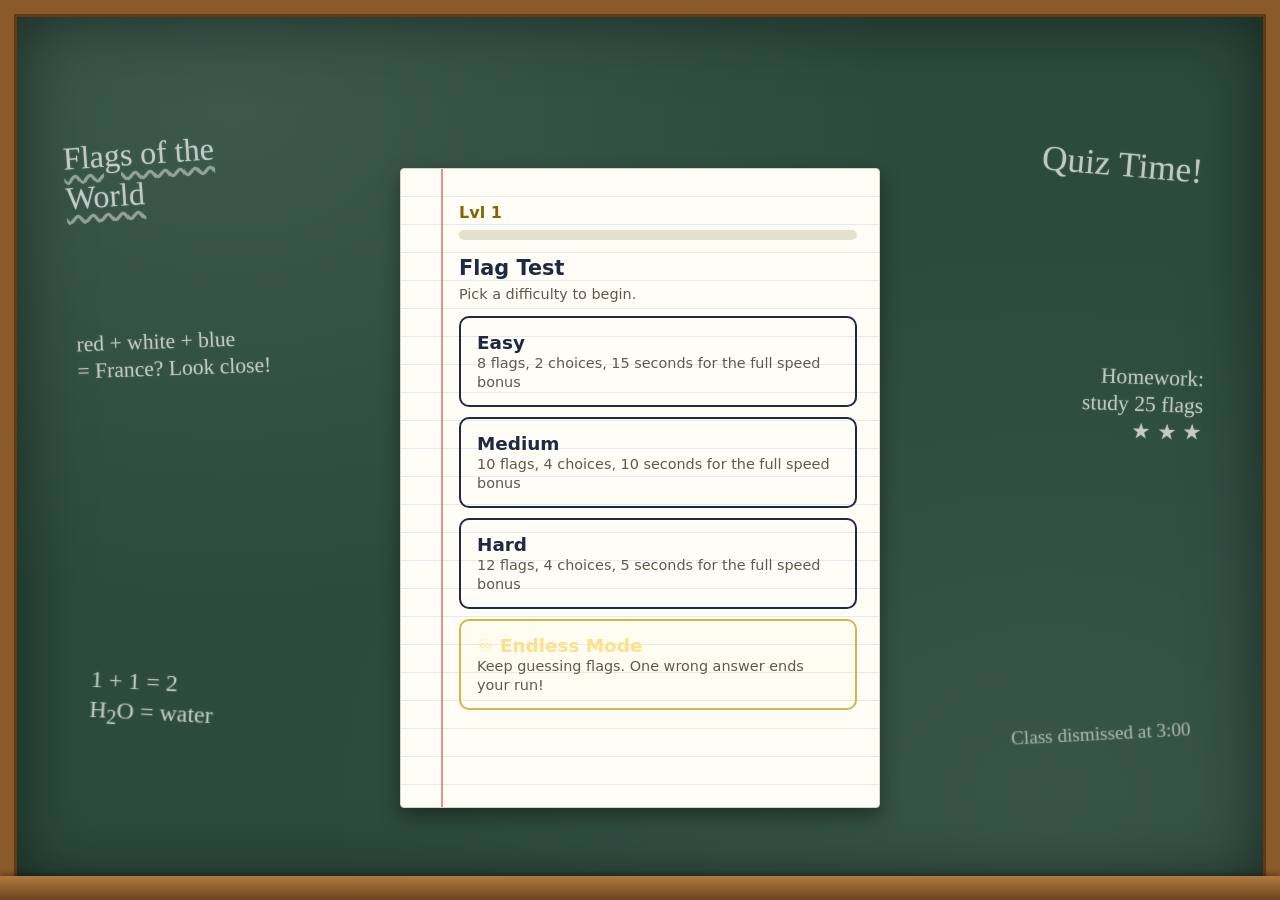
==== Project/index.html @ 86b905f2 "Project" ====
<!DOCTYPE html>
<html lang="en">
<head>
<meta charset="utf-8">
<meta name="viewport" content="width=device-width, initial-scale=1, viewport-fit=cover">
<title>Flag Quiz</title>
<link rel="stylesheet" href="style.css">
</head>
<body>
<div aria-hidden="true">
  <p class="w a">Flags of the World</p>
  <p class="w b">red + white + blue<br>= France? Look close!</p>
  <p class="w c">1 + 1 = 2<br>H<sub>2</sub>O = water</p>
  <p class="w d">Quiz Time!</p>
  <p class="w e">Homework:<br>study 25 flags<br>★ ★ ★</p>
  <p class="w f">Class dismissed at 3:00</p>
</div>
<main id="app" aria-live="polite"></main>
<script src="script.js"></script>
</body>
</html>
---- Project/style.css ----
/* =========================================================
   FLAG QUIZ STYLES
   1. Page (chalkboard)   2. Chalk writing   3. Test paper
   4. Menu                5. Question screen  6. Answer buttons
   7. Results screen
   ========================================================= */


/* ---------- 1. Page: the chalkboard ---------- */

* {
  box-sizing: border-box;
}

html {
  scroll-padding-top: env(safe-area-inset-top, 0px);
}

:root {
  padding-top: env(safe-area-inset-top, 0px);
  padding-bottom: env(safe-area-inset-bottom, 0px);
}

body {
  margin: 0;
  min-height: 100vh;
  padding: 48px 28px 52px;
  display: grid;
  place-items: center;
  font-family: "Trebuchet MS", "Segoe UI", system-ui, sans-serif;
  background:
    radial-gradient(ellipse at 18% 12%, rgba(255, 255, 255, 0.08), transparent 45%),
    radial-gradient(ellipse at 82% 88%, rgba(255, 255, 255, 0.06), transparent 50%),
    #2c4a3e;
}

/* Wooden frame around the board */
body::before {
  content: "";
  position: fixed;
  inset: 0;
  z-index: 0;
  pointer-events: none;
  border: 14px solid #8b5a2b;
  box-shadow:
    inset 0 0 0 3px #5e3a17,
    inset 0 0 70px rgba(0, 0, 0, 0.5);
}

/* Chalk ledge along the bottom */
body::after {
  content: "";
  position: fixed;
  left: 0;
  right: 0;
  bottom: 0;
  height: 24px;
  z-index: 0;
  pointer-events: none;
  background: linear-gradient(#b07a3d, #6e4520);
  box-shadow: 0 -2px 6px rgba(0, 0, 0, 0.35);
}


/* ---------- 2. Chalk writing on the board ---------- */

.w {
  position: fixed;
  z-index: 0;
  max-width: 220px;
  pointer-events: none;
  line-height: 1.25;
  color: rgba(255, 255, 255, 0.62);
  text-shadow: 0 0 2px rgba(255, 255, 255, 0.25);
  font-family: "Bradley Hand", "Segoe Print", "Comic Sans MS", "Chalkboard SE", cursive;
}

/* Each line has its own spot, size and tilt */
.w.a {
  top: 11%;
  left: 5%;
  font-size: 2rem;
  transform: rotate(-4deg);
  text-decoration: underline wavy rgba(255, 255, 255, 0.4);
  text-underline-offset: 6px;
}
.w.b { top: 34%;    left: 6%;   font-size: 1.35rem; transform: rotate(-2deg); }
.w.c { bottom: 16%; left: 7%;   font-size: 1.5rem;  transform: rotate(3deg); }
.w.d { top: 12%;    right: 6%;  font-size: 2.2rem;  transform: rotate(5deg); }
.w.e { top: 38%;    right: 6%;  font-size: 1.35rem; transform: rotate(2deg); text-align: right; }
.w.f { bottom: 15%; right: 7%;  font-size: 1.2rem;  transform: rotate(-3deg); opacity: 0.8; }

/* Hide the chalk writing on narrow screens so it doesn't sit under the paper */
@media (max-width: 999px) {
  .w { display: none; }
}


/* ---------- 3. The test paper ---------- */

main {
  position: relative;
  z-index: 1;
  width: 100%;
  max-width: 480px;
  min-height: 640px;
  padding: 34px 22px 34px 58px;       /* extra left padding leaves room for the red margin line */
  display: flex;
  flex-direction: column;
  justify-content: flex-start;
  border: 1px solid #d9d2c0;
  border-radius: 4px;
  box-shadow: 0 8px 20px rgba(0, 0, 0, 0.4);

  /* Colors used everywhere inside the paper */
  --paper: #fffdf5;
  --ink: #1d2a44;
  --muted: #5d5a50;
  --line: #cfc8b4;
  --accent: #0b5fa5;
  --good: #1c7c4a;
  --good-bg: #dff3e7;
  --bad: #b3362b;

  color: var(--ink);
  background-color: var(--paper);
  background-image:
    /* red margin line */
    linear-gradient(90deg, transparent 40px, rgba(210, 60, 60, 0.55) 40px, rgba(210, 60, 60, 0.55) 42px, transparent 42px),
    /* blue ruled lines */
    repeating-linear-gradient(transparent 0 27px, rgba(80, 130, 200, 0.16) 27px 28px);
}

header {
  display: flex;
  justify-content: space-between;
  align-items: baseline;
  gap: 12px;
  margin-bottom: 6px;
}

h1 {
  margin: 0;
  font-size: 1.3rem;
}

.sub {
  margin: 0 0 14px;
  font-size: 0.9rem;
  color: var(--muted);
}

button {
  font: inherit;
  color: inherit;
  cursor: pointer;
}

button:focus-visible {
  outline: 3px solid var(--ink);
  outline-offset: 2px;
}


/* ---------- 4. Menu: difficulty buttons ---------- */

.lvl {
  display: block;
  width: 100%;
  margin-bottom: 10px;
  padding: 14px 16px;
  text-align: left;
  border: 2px solid var(--ink);
  border-radius: 10px;
  background: transparent;
}

.lvl:hover {
  background: rgba(31, 111, 209, 0.1);
}

.lvl b {
  display: block;
  font-size: 1.15rem;
}

.lvl span {
  font-size: 0.9rem;
  color: var(--muted);
}


/* ---------- 5. Question screen ---------- */

/* Streak badge in the top-left corner of the paper */
.streak {
  position: absolute;
  top: -22px;
  left: 14px;
  display: inline-flex;
  align-items: center;
  gap: 6px;
  padding: 6px 18px 6px 12px;
  font-size: 1.35rem;
  font-weight: 700;
  font-variant-numeric: tabular-nums;
  border: 2px solid var(--line);
  border-radius: 999px;
  background: var(--paper);
  transition: color 0.25s, border-color 0.25s;
}

.streak svg {
  display: block;
}

/* The badge color changes with the streak (tier 3 is unused) */
.streak[data-tier="1"] { color: var(--accent); border-color: var(--accent); }   /* 1-2: blue   */
.streak[data-tier="2"] { color: #e08a00;       border-color: #e08a00; }         /* 3-6: orange */
.streak[data-tier="4"] { color: #a855f7;       border-color: #a855f7; }         /* 7-9: purple */
.streak[data-tier="5"] {                                                         /* 10: gold    */
  color: #d4a000;
  border-color: #d4a000;
  background: var(--good-bg);
}

.score {
  font-weight: 700;
  font-variant-numeric: tabular-nums;
  color: var(--accent);
}

/* Progress bar */
.bar {
  height: 6px;
  margin-bottom: 18px;
  overflow: hidden;
  border-radius: 3px;
  background: var(--line);
}

.bar i {
  display: block;
  width: 0;
  height: 100%;
  background: var(--accent);
  transition: width 0.3s;
}

/* The flag image */
.flag {
  margin: 6px 0 14px;
}

.flag img {
  display: block;
  width: min(250px, 72%);
  aspect-ratio: 3 / 2;
  margin: 0 auto;
  border: 1px solid var(--line);
  border-radius: 4px;
  background: #fff;
}

.q {
  margin: 0 0 16px;
  text-align: center;
  font-weight: 700;
}

/* "Correct!" / "Not quite" message */
.msg {
  min-height: 1.5em;
  margin: 14px 0 8px;
  text-align: center;
  font-weight: 700;
}

/* "Next flag" and "Play again" button */
.next {
  display: block;
  width: 100%;
  padding: 12px;
  border: 0;
  border-radius: 10px;
  font-weight: 700;
  color: #fff;
  background: var(--accent);
}

.next[hidden] {
  display: none;
}


/* ---------- 6. Answer buttons (2 x 2 grid) ---------- */

.opts {
  display: grid;
  grid-template-columns: 1fr 1fr;
  gap: 10px;
}

.opt {
  min-height: 68px;
  padding: 14px 16px;
  text-align: center;
  font-weight: 700;
  color: #fff;
  border: 2px solid transparent;
  border-radius: 10px;
  background: #d93a2f;                  /* red (1st button) */
}
.opt:nth-child(2) { background: #f5c400; color: #1b1b1b; }   /* yellow */
.opt:nth-child(3) { background: #1f6fd1; }                   /* blue   */
.opt:nth-child(4) { background: #1f9d55; }                   /* green  */

.opt:hover:not(:disabled) {
  filter: brightness(1.1);
}

/* After answering: fade the others, mark the right and wrong ones */
.opt:disabled {
  cursor: default;
}

.opt:disabled:not(.good):not(.bad) {
  opacity: 0.4;
}

.opt.good {
  outline: 4px solid var(--ink);
  outline-offset: 2px;
}
.opt.good::before {
  content: "\2713  ";                   /* check mark */
}

.opt.bad {
  outline: 4px dashed var(--ink);
  outline-offset: 2px;
}
.opt.bad::before {
  content: "\2715  ";                   /* cross mark */
}


/* ---------- 7. Results screen ---------- */

.final {
  text-align: center;
}

/* Score written in red pen and circled */
.final .big {
  display: inline-block;
  margin: 10px 0 14px;
  padding: 4px 26px;
  font-family: "Bradley Hand", "Segoe Print", "Comic Sans MS", cursive;
  font-size: 3rem;
  font-weight: 700;
  color: #c8281e;
  border: 3px solid #c8281e;
  border-radius: 50%;
  transform: rotate(-6deg);
}

/* Points breakdown table */
.sum {
  width: 100%;
  margin: 10px 0 14px;
  border-collapse: collapse;
  text-align: left;
}

.sum td {
  padding: 8px 4px;
  border-bottom: 1px solid var(--line);
}

.sum td:last-child {
  text-align: right;
  font-variant-numeric: tabular-nums;
}

.sum .tot td {
  font-weight: 700;
  border-top: 2px solid var(--ink);
  border-bottom: 0;
}

/* ---------- Endless mode ---------- */
.endless-choice {
  border-color: #d8b34a;
  background: rgba(255, 248, 220, 0.13);
}
.endless-choice b {
  color: #ffe08a;
}
.endless-choice:hover {
  background: rgba(255, 248, 220, 0.22);
}
.endless-note {
  margin: 12px 0;
  text-align: center;
  color: #ffe08a;
  font-weight: 700;
}


/* ---------- Compact level display ---------- */
.player-card {
  margin: 0 0 16px;
  padding: 0;
  border: 0;
  border-radius: 0;
  background: transparent;
}
.player-top {
  font-weight: 800;
  color: #8a6100;
}
.xp-track {
  height: 10px;
  margin-top: 8px;
  overflow: hidden;
  border-radius: 99px;
  background: #e5dfce;
}
.xp-track i {
  display: block;
  height: 100%;
  border-radius: inherit;
  background: linear-gradient(90deg, #e6b83f, #f4d36c);
  transition: width .3s ease;
}
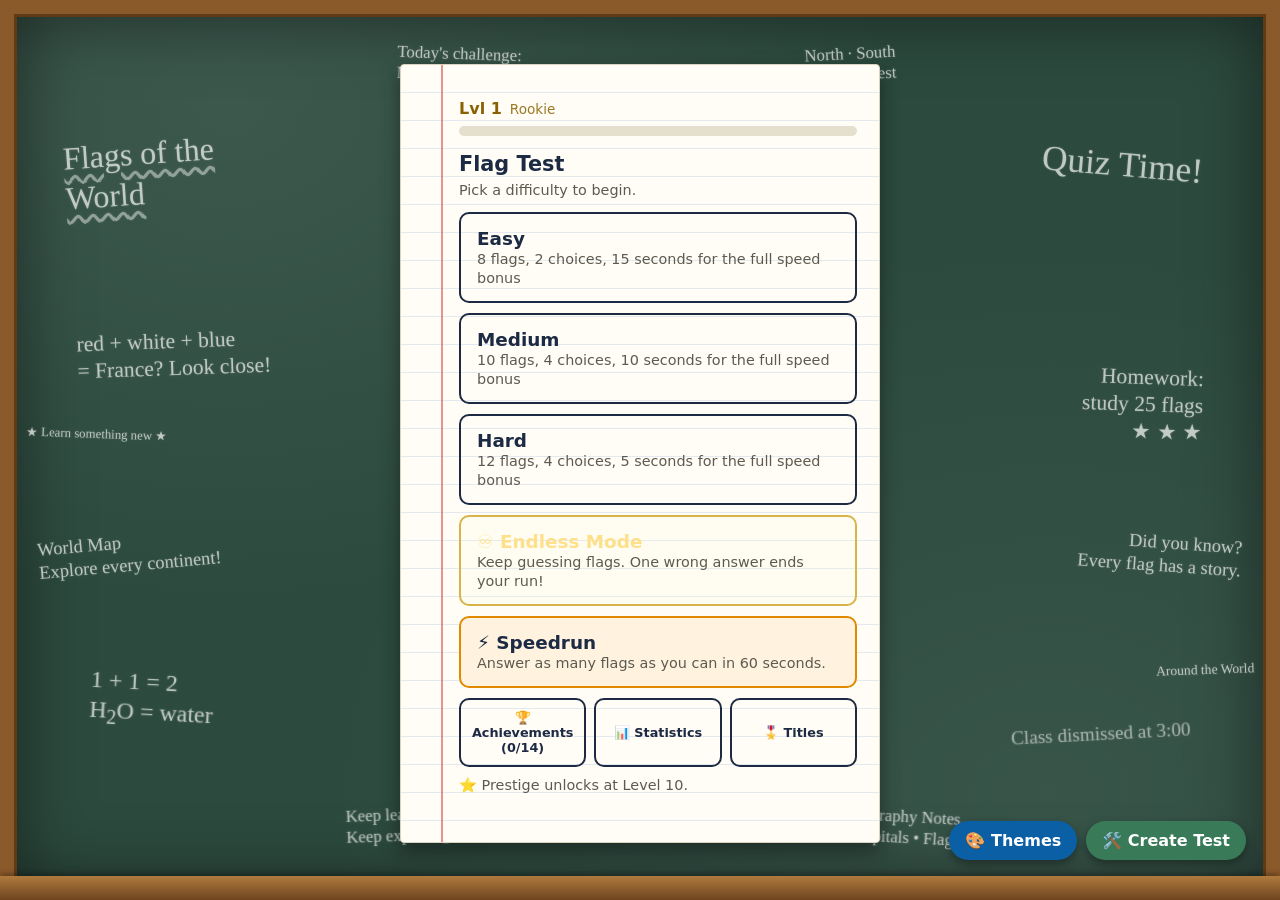
==== commit 3fde373d: "Project" ====
--- a/Project/index.html
+++ b/Project/index.html
@@ -3,7 +3,7 @@
 <head>
 <meta charset="utf-8">
 <meta name="viewport" content="width=device-width, initial-scale=1, viewport-fit=cover">
-<title>Flag Quiz</title>
+<title>Guess the Flag</title>
 <link rel="stylesheet" href="style.css">
 </head>
 <body>
@@ -14,6 +14,14 @@
   <p class="w d">Quiz Time!</p>
   <p class="w e">Homework:<br>study 25 flags<br>★ ★ ★</p>
   <p class="w f">Class dismissed at 3:00</p>
+  <p class="w g">World Map<br>Explore every continent!</p>
+  <p class="w h">Did you know?<br>Every flag has a story.</p>
+  <p class="w i">Today's challenge:<br>Name 10 flags!</p>
+  <p class="w j">North · South<br>East · West</p>
+  <p class="w k">Keep learning!<br>Keep exploring!</p>
+  <p class="w l">Geography Notes<br>Countries • Capitals • Flags</p>
+  <p class="w m">★ Learn something new ★</p>
+  <p class="w n">Around the World</p>
 </div>
 <main id="app" aria-live="polite"></main>
 <script src="script.js"></script>
--- a/Project/style.css
+++ b/Project/style.css
@@ -31,7 +31,7 @@
   background:
     radial-gradient(ellipse at 18% 12%, rgba(255, 255, 255, 0.08), transparent 45%),
     radial-gradient(ellipse at 82% 88%, rgba(255, 255, 255, 0.06), transparent 50%),
-    #2c4a3e;
+    var(--board, #2c4a3e);
 }
 
 /* Wooden frame around the board */
@@ -89,6 +89,14 @@
 .w.d { top: 12%;    right: 6%;  font-size: 2.2rem;  transform: rotate(5deg); }
 .w.e { top: 38%;    right: 6%;  font-size: 1.35rem; transform: rotate(2deg); text-align: right; }
 .w.f { bottom: 15%; right: 7%;  font-size: 1.2rem;  transform: rotate(-3deg); opacity: 0.8; }
+.w.g { top: 57%; left: 3%; font-size: 1.15rem; transform: rotate(-5deg); }
+.w.h { top: 57%; right: 3%; font-size: 1.15rem; transform: rotate(4deg); text-align: right; }
+.w.i { top: 3%; left: 31%; font-size: 1.05rem; transform: rotate(2deg); }
+.w.j { top: 3%; right: 30%; font-size: 1.05rem; transform: rotate(-3deg); text-align: right; }
+.w.k { bottom: 4%; left: 27%; font-size: 1.05rem; transform: rotate(-2deg); }
+.w.l { bottom: 4%; right: 25%; font-size: 1.05rem; transform: rotate(3deg); text-align: right; }
+.w.m { top: 46%; left: 2%; max-width: 150px; font-size: 0.8rem; line-height: 1.2; transform: rotate(2deg); }
+.w.n { top: 72%; right: 2%; max-width: 165px; font-size: 0.85rem; line-height: 1.2; transform: rotate(-2deg); text-align: right; }
 
 /* Hide the chalk writing on narrow screens so it doesn't sit under the paper */
 @media (max-width: 999px) {
@@ -113,11 +121,11 @@
   box-shadow: 0 8px 20px rgba(0, 0, 0, 0.4);
 
   /* Colors used everywhere inside the paper */
-  --paper: #fffdf5;
+  --paper: var(--theme-paper, #fffdf5);
   --ink: #1d2a44;
   --muted: #5d5a50;
   --line: #cfc8b4;
-  --accent: #0b5fa5;
+  --accent: var(--theme-accent, #0b5fa5);
   --good: #1c7c4a;
   --good-bg: #dff3e7;
   --bad: #b3362b;
@@ -434,3 +442,366 @@
   background: linear-gradient(90deg, #e6b83f, #f4d36c);
   transition: width .3s ease;
 }
+
+
+/* ---------- Hints, flag facts and achievements ---------- */
+
+.hints {
+  display: flex;
+  flex-wrap: wrap;
+  gap: 8px;
+  margin-top: 12px;
+}
+
+.hint-btn {
+  flex: 1;
+  padding: 8px 10px;
+  font-size: 0.85rem;
+  font-weight: 700;
+  border: 2px dashed var(--ink);
+  border-radius: 999px;
+  background: transparent;
+}
+.hint-btn:hover:not(:disabled) { background: rgba(31, 111, 209, 0.1); }
+.hint-btn:disabled { opacity: 0.45; cursor: default; }
+
+.hint-text {
+  min-height: 1.3em;
+  margin: 8px 0 0;
+  text-align: center;
+  font-weight: 700;
+  color: var(--accent);
+}
+.hint-text span { margin: 0 8px; }
+
+.fact {
+  margin: 8px 0;
+  padding: 10px 12px;
+  font-size: 0.9rem;
+  border-left: 4px solid var(--accent);
+  border-radius: 4px;
+  background: rgba(31, 111, 209, 0.08);
+}
+
+.toast {
+  margin: 6px 0;
+  padding: 8px 12px;
+  font-size: 0.9rem;
+  text-align: center;
+  border: 2px solid #d4a000;
+  border-radius: 10px;
+  background: #fff6d6;
+}
+
+.ach-btn {
+  display: block;
+  width: 100%;
+  margin-bottom: 10px;
+  padding: 14px 16px;
+  font-weight: 700;
+  text-align: left;
+  border: 2px solid #d4a000;
+  border-radius: 10px;
+  background: #fff6d6;
+}
+
+.ach-list {
+  margin: 0 0 14px;
+  padding: 0;
+  list-style: none;
+}
+.ach {
+  display: flex;
+  gap: 10px;
+  align-items: center;
+  padding: 8px 0;
+  border-bottom: 1px solid var(--line);
+  opacity: 0.55;
+}
+.ach.done { opacity: 1; }
+.ach-icon { font-size: 1.4rem; }
+.ach b { display: block; }
+.ach span:not(.ach-icon) { font-size: 0.85rem; color: var(--muted); }
+
+.new-ach {
+  margin: 10px 0;
+  padding: 8px 12px;
+  text-align: left;
+  border: 2px solid #d4a000;
+  border-radius: 10px;
+  background: #fff6d6;
+}
+.new-ach ul { margin: 6px 0 0; padding-left: 18px; }
+
+
+/* ---------- Themes, level-up animation and prestige ---------- */
+
+.ach-btn.alt { border-color: var(--accent); background: rgba(31, 111, 209, 0.08); }
+.ach-btn.prestige-btn { border-color: #a855f7; background: #f3e8ff; }
+
+.prestige-badge {
+  display: inline-block;
+  margin-left: 8px;
+  padding: 1px 9px;
+  font-size: 0.8rem;
+  font-weight: 700;
+  color: #fff;
+  border-radius: 999px;
+  background: #b8733a;
+}
+.prestige-badge[data-tier="2"] { background: #8a97a6; }
+.prestige-badge[data-tier="3"] { background: #d4a000; }
+.prestige-badge[data-tier="4"] { background: #a855f7; box-shadow: 0 0 8px #a855f7; }
+
+.prestige-next { margin: 0 0 14px; text-align: center; }
+
+.theme-grid { display: grid; grid-template-columns: 1fr 1fr; gap: 10px; margin-bottom: 14px; }
+.theme-card {
+  padding: 8px;
+  text-align: center;
+  border: 2px solid var(--line);
+  border-radius: 10px;
+  background: transparent;
+}
+.theme-card.selected { border-color: var(--accent); box-shadow: 0 0 0 2px var(--accent); }
+.theme-card:disabled { opacity: 0.5; cursor: default; }
+.theme-card b { display: block; font-size: 0.9rem; }
+.theme-card > span:last-child { font-size: 0.75rem; color: var(--muted); }
+.swatch { display: block; position: relative; height: 46px; margin-bottom: 6px; border-radius: 6px; }
+.swatch i { position: absolute; inset: 8px 30%; border-radius: 3px; }
+
+/* Level-up / prestige celebration */
+.levelup {
+  position: fixed;
+  inset: 0;
+  z-index: 100;
+  display: grid;
+  place-items: center;
+  cursor: pointer;
+  background: rgba(0, 0, 0, 0.55);
+  animation: fade-in 0.25s ease-out;
+}
+.levelup-card {
+  position: relative;
+  padding: 0 24px;
+  text-align: center;
+  color: #fff;
+  animation: pop-in 0.6s cubic-bezier(0.2, 1.4, 0.4, 1);
+}
+.levelup-ring {
+  display: grid;
+  place-items: center;
+  width: 150px;
+  height: 150px;
+  margin: 0 auto 12px;
+  font-size: 4rem;
+  font-weight: 700;
+  color: #4a3000;
+  border-radius: 50%;
+  background: radial-gradient(circle, #ffe27a, #e6a800);
+  animation: ring-glow 1.2s ease-in-out infinite alternate;
+}
+.levelup-card h2 { margin: 0 0 6px; font-size: 2rem; letter-spacing: 0.08em; text-shadow: 0 2px 8px rgba(0, 0, 0, 0.6); }
+.levelup-card p { margin: 4px 0; font-weight: 700; }
+.sparks i {
+  position: absolute;
+  left: 50%;
+  top: 75px;
+  width: 10px;
+  height: 10px;
+  margin: -5px;
+  border-radius: 50%;
+  background: #ffd34d;
+  transform: rotate(var(--angle)) translateY(0);
+  animation: spark 1.1s ease-out forwards;
+}
+@keyframes spark { to { transform: rotate(var(--angle)) translateY(-150px); opacity: 0; } }
+@keyframes pop-in { from { transform: scale(0.2); opacity: 0; } to { transform: scale(1); opacity: 1; } }
+@keyframes fade-in { from { opacity: 0; } to { opacity: 1; } }
+@keyframes ring-glow {
+  from { box-shadow: 0 0 20px rgba(255, 210, 70, 0.6); }
+  to   { box-shadow: 0 0 60px rgba(255, 230, 120, 1); }
+}
+@media (prefers-reduced-motion: reduce) {
+  .levelup * { animation: none !important; }
+}
+
+
+/* ---------- Speedrun, transitions, statistics and titles ---------- */
+
+/* Smooth transition between screens and questions */
+main.enter > * { animation: screen-in 0.25s ease-out backwards; }
+@keyframes screen-in { from { opacity: 0; transform: translateY(10px); } }
+.opt { transition: filter 0.15s, opacity 0.25s; }
+@media (prefers-reduced-motion: reduce) { main.enter > * { animation: none; } }
+
+/* Themes button: floats in the bottom corner, no border */
+.corner-actions {
+  position: fixed;
+  right: 34px;
+  bottom: 40px;
+  z-index: 5;
+  display: flex;
+  gap: 9px;
+}
+.themes-corner,
+.custom-corner {
+  padding: 10px 16px;
+  font-weight: 700;
+  color: #fff;
+  border: none;
+  border-radius: 999px;
+  background: var(--accent);
+  box-shadow: 0 4px 10px rgba(0, 0, 0, 0.35);
+}
+.custom-corner { background: #397b58; }
+@media (max-width: 520px) {
+  .corner-actions { right: 18px; bottom: 32px; gap: 6px; }
+  .themes-corner, .custom-corner { padding: 9px 12px; font-size: 0.85rem; }
+}
+
+.speedrun-choice { border-color: #e08a00; background: #fff3e0; }
+
+.menu-row { display: flex; gap: 8px; margin-bottom: 10px; }
+.mini {
+  flex: 1;
+  padding: 10px 6px;
+  font-size: 0.8rem;
+  font-weight: 700;
+  border: 2px solid var(--ink);
+  border-radius: 10px;
+  background: transparent;
+}
+.mini:hover { background: rgba(31, 111, 209, 0.1); }
+
+.hints[hidden] { display: none; }
+
+/* Speedrun countdown */
+.timer {
+  position: relative;
+  height: 22px;
+  margin-bottom: 18px;
+  overflow: hidden;
+  border-radius: 11px;
+  background: var(--line);
+}
+.timer i {
+  display: block;
+  height: 100%;
+  background: linear-gradient(90deg, #e08a00, #f4b400);
+  transition: width 0.1s linear;
+}
+.timer span {
+  position: absolute;
+  inset: 0;
+  display: grid;
+  place-items: center;
+  font-size: 0.85rem;
+  font-weight: 700;
+}
+
+.record { margin: 8px 0; text-align: center; font-weight: 700; color: #b07a00; }
+.stat-title { margin: 14px 0 0; font-size: 1rem; }
+
+.player-title { margin-left: 8px; font-size: 0.85rem; font-weight: 400; opacity: 0.85; }
+
+.title-list { display: grid; gap: 6px; margin-bottom: 12px; }
+.title-row {
+  display: flex;
+  justify-content: space-between;
+  align-items: center;
+  width: 100%;
+  padding: 8px 12px;
+  border: 2px solid var(--line);
+  border-radius: 10px;
+  background: transparent;
+}
+.title-row span { font-size: 0.8rem; color: var(--muted); }
+.title-row.selected { border-color: var(--accent); box-shadow: 0 0 0 2px var(--accent); }
+.title-row:disabled { opacity: 0.5; cursor: default; }
+
+.custom-title { display: block; margin-bottom: 8px; font-size: 0.9rem; font-weight: 700; }
+.custom-title input {
+  display: block;
+  width: 100%;
+  margin-top: 4px;
+  padding: 8px 10px;
+  font: inherit;
+  border: 2px solid var(--line);
+  border-radius: 8px;
+  background: #fff;
+}
+
+
+/* ---------- Streak record and scrolling lists ---------- */
+.streak small { margin-left: 4px; font-size: 0.65rem; font-weight: 400; opacity: 0.85; }
+
+/* Long lists scroll inside the paper so the paper never grows taller than the screen */
+.scroll-area {
+  max-height: max(180px, min(420px, calc(100vh - 340px)));
+  overflow-y: auto;
+  padding-right: 6px;
+}
+
+
+/* Film, logo and custom test screens */
+.special-clue {
+  margin: 24px auto;
+  min-height: 150px;
+  display: grid;
+  place-items: center;
+  text-align: center;
+  font-size: clamp(2.5rem, 9vw, 5rem);
+  font-weight: 900;
+  letter-spacing: 2px;
+  background: var(--paper);
+  color: var(--ink, #222);
+  border-radius: 14px;
+  padding: 24px;
+  box-shadow: 0 5px 0 rgba(0,0,0,.15);
+}
+.custom-flags {
+  max-height: 340px;
+  overflow-y: auto;
+  display: grid;
+  grid-template-columns: repeat(auto-fit, minmax(145px, 1fr));
+  gap: 8px;
+  margin: 16px 0;
+  padding: 12px;
+  background: rgba(255,255,255,.08);
+  border-radius: 12px;
+}
+.custom-flags label {
+  display: flex;
+  align-items: center;
+  gap: 7px;
+  padding: 7px;
+  border-radius: 7px;
+  background: rgba(255,255,255,.08);
+}
+.custom-flags input { accent-color: var(--accent); }
+.custom-flag { width: min(70%, 260px); height: auto; border-radius: 6px; }
+
+
+/* Extra controls for the custom quiz builder */
+main:has(.builder-pick-row) {
+  min-height: 0;
+  max-height: calc(100vh - 100px);
+  overflow-y: auto;
+  overflow-x: hidden;
+  scrollbar-gutter: stable;
+}
+.builder-label { display:block; min-width:0; margin:12px 0; text-align:left; font-weight:700; }
+.builder-input { display:block; width:100%; min-width:0; box-sizing:border-box; margin-top:6px; padding:10px 12px; border:1px solid var(--line, #aaa); border-radius:9px; background:var(--paper, #fff); color:var(--ink, #222); font:inherit; }
+.builder-settings { display:grid; grid-template-columns:repeat(auto-fit,minmax(min(130px, 100%),1fr)); gap:8px; }
+.builder-pick-row,.builder-tools { display:flex; flex-wrap:wrap; align-items:center; justify-content:space-between; gap:8px; margin-top:14px; }
+.builder-pick-row span { font-size:.82rem; color:var(--muted,#666); }
+.builder-tools { justify-content:flex-start; margin:8px 0; }
+.custom-flags { min-width:0; max-height:max(180px, min(420px, calc(100vh - 340px))); overflow-y:auto; overflow-x:hidden; grid-template-columns:repeat(auto-fit,minmax(min(145px, 100%),1fr)); }
+.custom-flags label { min-width:0; overflow-wrap:anywhere; }
+.custom-flags label[hidden] { display:none; }
+.custom-timer { text-align:center; font-weight:700; margin:10px 0; }
+@media (max-height: 700px) {
+  main:has(.builder-pick-row) { max-height: calc(100vh - 64px); }
+  .custom-flags { max-height: 220px; }
+}
